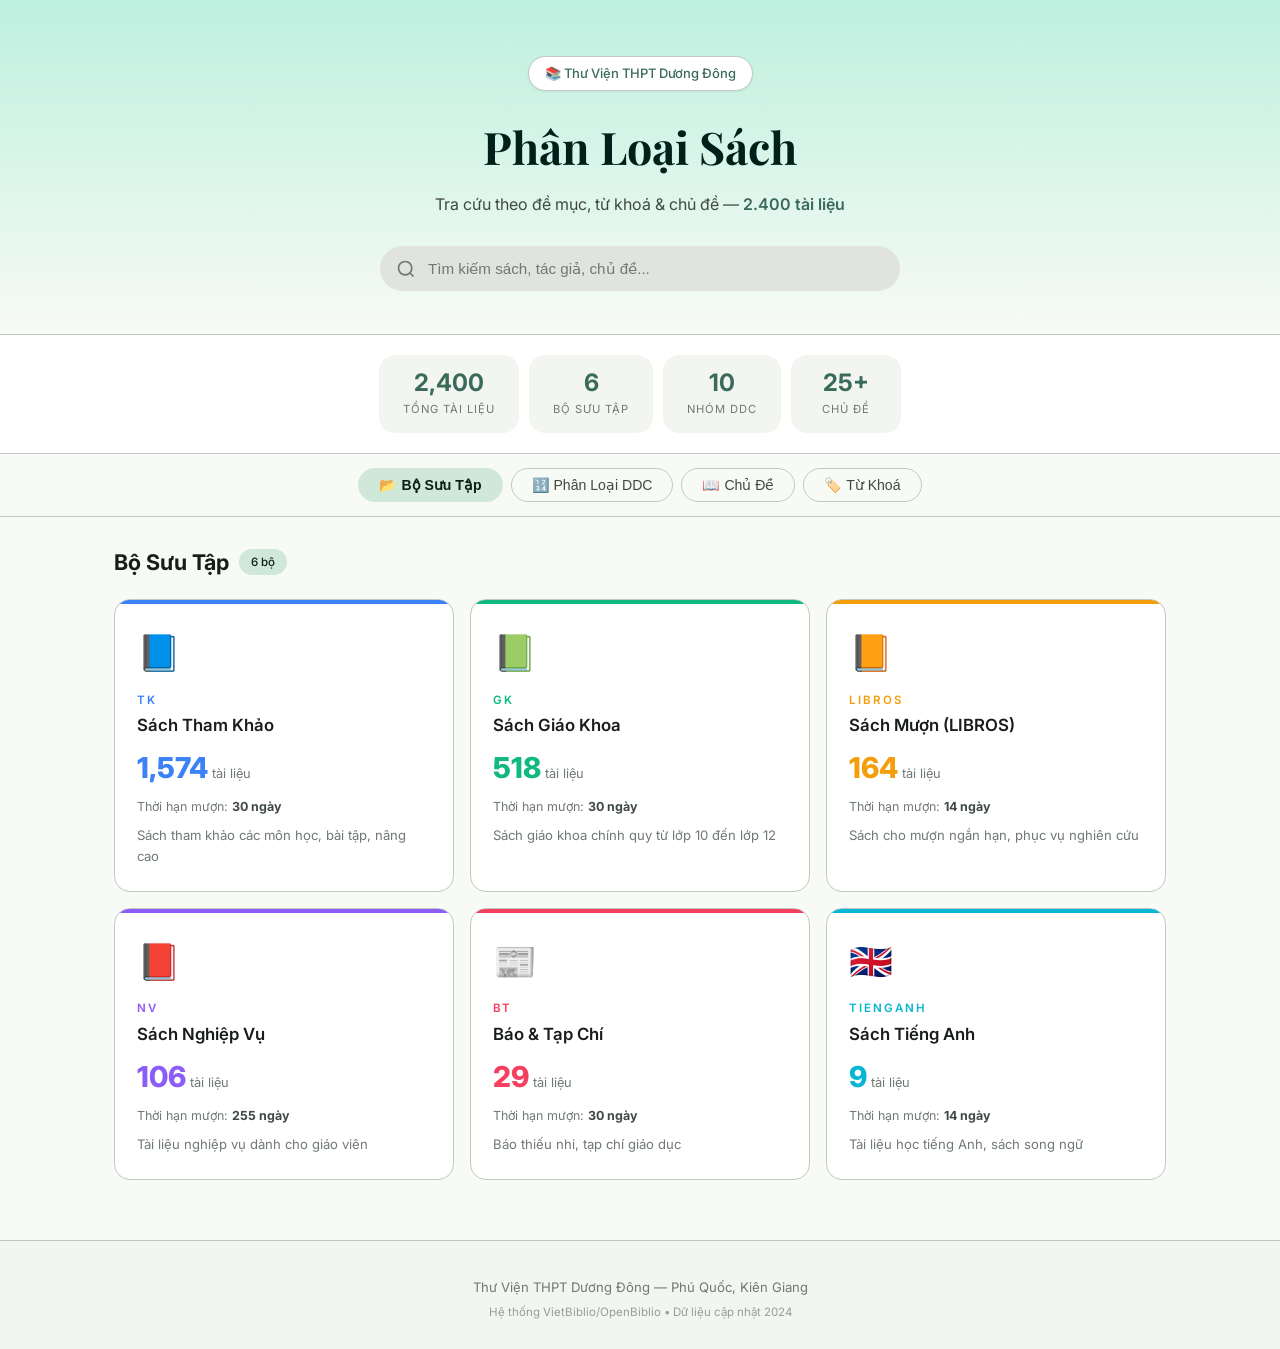
==== index.html @ 364db209 "Initial commit for Thư Viện Dương Đông classification page" ====
<!DOCTYPE html>
<html lang="vi">
<head>
    <meta charset="UTF-8">
    <meta name="viewport" content="width=device-width, initial-scale=1.0">
    <title>Phân Loại Sách — Thư Viện THPT Dương Đông</title>
    <meta name="description" content="Trang phân loại sách theo đề mục, từ khoá, chủ đề — Thư viện THPT Dương Đông, Phú Quốc">
    <link rel="preconnect" href="https://fonts.googleapis.com">
    <link href="https://fonts.googleapis.com/css2?family=Inter:wght@300;400;500;600;700;800&family=Playfair+Display:wght@700&display=swap" rel="stylesheet">
    <link rel="stylesheet" href="style.css">
</head>
<body>
    <!-- Hero Header -->
    <header class="hero">
        <div class="hero-bg"></div>
        <div class="hero-content">
            <div class="hero-badge">📚 Thư Viện THPT Dương Đông</div>
            <h1>Phân Loại Sách</h1>
            <p class="hero-subtitle">Tra cứu theo đề mục, từ khoá & chủ đề — <strong>2.400 tài liệu</strong></p>
            <!-- Search Bar -->
            <div class="search-bar">
                <svg class="search-icon" viewBox="0 0 24 24" fill="none" stroke="currentColor" stroke-width="2"><circle cx="11" cy="11" r="8"/><path d="m21 21-4.35-4.35"/></svg>
                <input type="text" id="globalSearch" placeholder="Tìm kiếm sách, tác giả, chủ đề..." autocomplete="off">
                <button id="clearSearch" class="clear-btn" style="display:none">✕</button>
            </div>
        </div>
    </header>

    <!-- Stats Bar -->
    <section class="stats-bar">
        <div class="stat-item">
            <span class="stat-number">2,400</span>
            <span class="stat-label">Tổng tài liệu</span>
        </div>
        <div class="stat-item">
            <span class="stat-number">6</span>
            <span class="stat-label">Bộ sưu tập</span>
        </div>
        <div class="stat-item">
            <span class="stat-number">10</span>
            <span class="stat-label">Nhóm DDC</span>
        </div>
        <div class="stat-item">
            <span class="stat-number">25+</span>
            <span class="stat-label">Chủ đề</span>
        </div>
    </section>

    <!-- Filter Tabs -->
    <nav class="filter-nav">
        <button class="filter-tab active" data-view="collections">📂 Bộ Sưu Tập</button>
        <button class="filter-tab" data-view="ddc">🔢 Phân Loại DDC</button>
        <button class="filter-tab" data-view="subjects">📖 Chủ Đề</button>
        <button class="filter-tab" data-view="keywords">🏷️ Từ Khoá</button>
    </nav>

    <!-- Main Content -->
    <main class="main-content">

        <!-- View: Collections -->
        <section id="view-collections" class="view active">
            <h2 class="section-title">Bộ Sưu Tập <span class="badge">6 bộ</span></h2>
            <div class="card-grid collections-grid" id="collectionsGrid"></div>
        </section>

        <!-- View: DDC -->
        <section id="view-ddc" class="view">
            <h2 class="section-title">Phân Loại Dewey (DDC) <span class="badge">10 nhóm chính</span></h2>
            <div class="ddc-container" id="ddcContainer"></div>
        </section>

        <!-- View: Subjects -->
        <section id="view-subjects" class="view">
            <h2 class="section-title">Chủ Đề <span class="badge">Theo môn học & lĩnh vực</span></h2>
            <div class="subjects-container" id="subjectsContainer"></div>
        </section>

        <!-- View: Keywords -->
        <section id="view-keywords" class="view">
            <h2 class="section-title">Từ Khoá <span class="badge">Tag cloud</span></h2>
            <div class="tag-cloud" id="tagCloud"></div>
        </section>

        <!-- Book Results Panel -->
        <section id="resultsPanel" class="results-panel" style="display:none">
            <div class="results-header">
                <h3 id="resultsTitle">Kết quả</h3>
                <button id="closeResults" class="close-btn">✕ Đóng</button>
            </div>
            <div class="results-list" id="resultsList"></div>
        </section>
    </main>

    <!-- Footer -->
    <footer class="site-footer">
        <p>Thư Viện THPT Dương Đông — Phú Quốc, Kiên Giang</p>
        <p class="footer-sub">Hệ thống VietBiblio/OpenBiblio • Dữ liệu cập nhật 2024</p>
    </footer>

    <script src="data.js"></script>
    <script src="app.js"></script>
</body>
</html>
---- style.css ----
/* ===== M3 DESIGN TOKENS — Library Theme ===== */
:root {
  /* M3 Tonal Palette — Warm Sage/Teal for library */
  --md-primary: #3a6a5b;
  --md-on-primary: #ffffff;
  --md-primary-container: #bdf0de;
  --md-on-primary-container: #00201a;
  --md-secondary: #4d6357;
  --md-on-secondary: #ffffff;
  --md-secondary-container: #d0e8d8;
  --md-on-secondary-container: #0b1f16;
  --md-tertiary: #3f6373;
  --md-on-tertiary: #ffffff;
  --md-tertiary-container: #c2e8fb;
  --md-on-tertiary-container: #001f29;
  --md-surface: #f8faf6;
  --md-surface-dim: #d8dbd6;
  --md-surface-bright: #f8faf6;
  --md-surface-container-lowest: #ffffff;
  --md-surface-container-low: #f2f5f0;
  --md-surface-container: #ecefea;
  --md-surface-container-high: #e6e9e4;
  --md-surface-container-highest: #e1e3de;
  --md-on-surface: #191d1a;
  --md-on-surface-variant: #404943;
  --md-outline: #707973;
  --md-outline-variant: #c0c9c1;
  --md-error: #ba1a1a;
  --md-shadow: rgba(0,0,0,0.08);

  /* Semantic */
  --bg: var(--md-surface);
  --card: var(--md-surface-container-lowest);
  --card-hover: var(--md-surface-container-low);
  --text: var(--md-on-surface);
  --text-secondary: var(--md-on-surface-variant);
  --text-dim: var(--md-outline);
  --accent: var(--md-primary);
  --accent-container: var(--md-primary-container);
  --border: var(--md-outline-variant);

  /* Spacing & Shape */
  --radius-xl: 28px;
  --radius-lg: 16px;
  --radius-md: 12px;
  --radius-sm: 8px;
  --transition: 0.25s cubic-bezier(0.2,0,0,1);
}

/* ===== RESET ===== */
*,*::before,*::after{box-sizing:border-box;margin:0;padding:0}
html{scroll-behavior:smooth}
body{
  font-family:'Inter',system-ui,-apple-system,sans-serif;
  background:var(--bg);
  color:var(--text);
  line-height:1.6;
  min-height:100vh;
}

/* ===== HERO ===== */
.hero{
  padding:56px 24px 44px;
  text-align:center;
  background:linear-gradient(180deg,var(--md-primary-container) 0%,var(--md-surface) 100%);
  position:relative;
}
.hero::after{
  content:'';position:absolute;bottom:0;left:0;right:0;height:1px;
  background:var(--md-outline-variant);
}
.hero-content{max-width:680px;margin:0 auto}
.hero-badge{
  display:inline-flex;align-items:center;gap:6px;
  padding:6px 16px;
  background:var(--md-surface-container-lowest);
  border:1px solid var(--md-outline-variant);
  border-radius:40px;
  font-size:13px;font-weight:500;
  color:var(--md-primary);
  margin-bottom:20px;
  box-shadow:0 1px 3px var(--md-shadow);
}
.hero h1{
  font-family:'Playfair Display','Georgia',serif;
  font-size:clamp(1.8rem,4.5vw,2.8rem);
  font-weight:700;
  color:var(--md-on-primary-container);
  margin-bottom:10px;
}
.hero-subtitle{font-size:1rem;color:var(--text-secondary);margin-bottom:28px}
.hero-subtitle strong{color:var(--md-primary);font-weight:600}

/* Search Bar — M3 Filled */
.search-bar{position:relative;max-width:520px;margin:0 auto}
.search-bar input{
  width:100%;padding:14px 44px 14px 48px;
  background:var(--md-surface-container-highest);
  border:none;
  border-radius:28px;
  font-size:0.95rem;color:var(--text);
  outline:none;transition:var(--transition);
}
.search-bar input:focus{
  background:var(--md-surface-container-lowest);
  box-shadow:0 2px 8px var(--md-shadow),0 0 0 2px var(--md-primary);
}
.search-bar input::placeholder{color:var(--text-dim)}
.search-icon{position:absolute;left:16px;top:50%;transform:translateY(-50%);width:20px;height:20px;color:var(--text-dim);pointer-events:none}
.clear-btn{position:absolute;right:14px;top:50%;transform:translateY(-50%);background:none;border:none;color:var(--text-dim);cursor:pointer;font-size:15px;padding:4px 8px;border-radius:50%}
.clear-btn:hover{background:var(--md-surface-container-high)}

/* ===== STATS BAR ===== */
.stats-bar{
  display:flex;justify-content:center;gap:10px;
  padding:20px 24px;flex-wrap:wrap;
  background:var(--md-surface-container-lowest);
  border-bottom:1px solid var(--md-outline-variant);
}
.stat-item{
  display:flex;flex-direction:column;align-items:center;
  padding:14px 24px;
  background:var(--md-surface-container-low);
  border-radius:var(--radius-lg);
  min-width:110px;
  transition:var(--transition);
}
.stat-item:hover{background:var(--md-primary-container);transform:translateY(-2px);box-shadow:0 4px 12px var(--md-shadow)}
.stat-number{font-size:1.5rem;font-weight:700;color:var(--md-primary);line-height:1.2}
.stat-label{font-size:0.7rem;color:var(--text-dim);text-transform:uppercase;letter-spacing:1px;margin-top:3px}

/* ===== FILTER NAV — M3 Chips ===== */
.filter-nav{
  display:flex;justify-content:center;gap:8px;
  padding:14px 24px;flex-wrap:wrap;
  position:sticky;top:0;z-index:100;
  background:rgba(248,250,246,0.92);
  backdrop-filter:blur(16px);
  border-bottom:1px solid var(--md-outline-variant);
}
.filter-tab{
  padding:8px 20px;
  border:1px solid var(--md-outline-variant);
  border-radius:20px;
  background:transparent;
  color:var(--text-secondary);
  font-size:0.88rem;font-weight:500;
  cursor:pointer;
  transition:var(--transition);
  white-space:nowrap;
}
.filter-tab:hover{background:var(--md-surface-container-high);border-color:var(--md-outline)}
.filter-tab.active{
  background:var(--md-secondary-container);
  border-color:transparent;
  color:var(--md-on-secondary-container);
  font-weight:600;
}

/* ===== MAIN CONTENT ===== */
.main-content{max-width:1100px;margin:0 auto;padding:28px 24px 60px}
.view{display:none;animation:fadeUp .35s ease}
.view.active{display:block}
@keyframes fadeUp{from{opacity:0;transform:translateY(12px)}to{opacity:1;transform:none}}
.section-title{
  font-size:1.35rem;font-weight:700;
  margin-bottom:20px;
  display:flex;align-items:center;gap:10px;
  color:var(--md-on-surface);
}
.badge{
  font-size:0.72rem;padding:4px 12px;
  background:var(--md-secondary-container);
  color:var(--md-on-secondary-container);
  border-radius:16px;font-weight:500;
}

/* ===== COLLECTION CARDS — M3 Filled Cards ===== */
.card-grid{display:grid;grid-template-columns:repeat(auto-fill,minmax(280px,1fr));gap:16px}
.collection-card{
  background:var(--card);
  border:1px solid var(--md-outline-variant);
  border-radius:var(--radius-lg);
  padding:24px 22px;
  cursor:pointer;
  transition:var(--transition);
  position:relative;
  overflow:hidden;
}
.collection-card::before{
  content:'';position:absolute;top:0;left:0;right:0;height:4px;
  background:var(--card-accent,var(--md-primary));
  border-radius:var(--radius-lg) var(--radius-lg) 0 0;
}
.collection-card:hover{
  transform:translateY(-3px);
  box-shadow:0 6px 24px var(--md-shadow),0 2px 8px var(--md-shadow);
  border-color:var(--card-accent,var(--md-primary));
}
.collection-card .card-icon{font-size:2.2rem;margin-bottom:10px}
.collection-card .card-code{
  font-size:0.72rem;font-weight:600;
  color:var(--card-accent,var(--md-primary));
  text-transform:uppercase;letter-spacing:2px;margin-bottom:3px;
}
.collection-card .card-name{font-size:1.05rem;font-weight:600;margin-bottom:6px;color:var(--text)}
.collection-card .card-count{font-size:1.8rem;font-weight:800;color:var(--card-accent,var(--md-primary))}
.collection-card .card-count span{font-size:0.8rem;font-weight:400;color:var(--text-dim);margin-left:4px}
.collection-card .card-loan{font-size:0.78rem;color:var(--text-dim);margin-top:6px}
.collection-card .card-loan strong{color:var(--text-secondary)}

/* ===== DDC — M3 List Items ===== */
.ddc-container{display:flex;flex-direction:column;gap:8px}
.ddc-row{
  display:flex;align-items:center;gap:14px;
  padding:16px 20px;
  background:var(--card);
  border:1px solid var(--md-outline-variant);
  border-radius:var(--radius-md);
  cursor:pointer;
  transition:var(--transition);
}
.ddc-row:hover{
  background:var(--md-surface-container-low);
  border-color:var(--md-primary);
  box-shadow:0 2px 12px var(--md-shadow);
  transform:translateX(3px);
}
.ddc-num{
  font-size:1.2rem;font-weight:800;
  color:var(--ddc-color,var(--md-primary));
  min-width:56px;text-align:center;
  background:var(--md-surface-container-high);
  padding:6px 0;border-radius:var(--radius-sm);
}
.ddc-name{flex:1;font-weight:500;font-size:0.95rem;color:var(--text)}
.ddc-name-vi{font-size:0.8rem;color:var(--text-dim);margin-top:2px}
.ddc-bar-wrap{flex:0 0 180px;height:6px;background:var(--md-surface-container-high);border-radius:10px;overflow:hidden}
.ddc-bar{height:100%;border-radius:10px;transition:width 1s ease}
.ddc-count{font-size:0.88rem;font-weight:600;color:var(--text-secondary);min-width:46px;text-align:right}

/* ===== SUBJECTS — M3 Cards ===== */
.subjects-container{display:grid;grid-template-columns:repeat(auto-fill,minmax(250px,1fr));gap:12px}
.subject-card{
  padding:16px;
  background:var(--card);
  border:1px solid var(--md-outline-variant);
  border-radius:var(--radius-md);
  cursor:pointer;
  transition:var(--transition);
  display:flex;align-items:center;gap:12px;
}
.subject-card:hover{
  background:var(--md-primary-container);
  border-color:var(--md-primary);
  box-shadow:0 2px 10px var(--md-shadow);
  transform:translateY(-2px);
}
.subject-icon{
  font-size:1.4rem;width:44px;height:44px;
  display:flex;align-items:center;justify-content:center;
  background:var(--md-surface-container-high);
  border-radius:var(--radius-md);flex-shrink:0;
}
.subject-card:hover .subject-icon{background:var(--md-on-primary-container);filter:brightness(1.2)}
.subject-info{flex:1}
.subject-name{font-weight:600;font-size:0.9rem;color:var(--text)}
.subject-meta{font-size:0.76rem;color:var(--text-dim);margin-top:2px}

/* ===== TAG CLOUD ===== */
.tag-cloud{display:flex;flex-wrap:wrap;gap:8px;justify-content:center;padding:16px 0}
.tag{
  padding:7px 16px;
  border-radius:20px;font-size:0.84rem;font-weight:500;
  cursor:pointer;transition:var(--transition);
  border:1px solid var(--md-outline-variant);
  background:var(--card);
  color:var(--text-secondary);
}
.tag:hover{
  background:var(--md-primary-container);
  border-color:var(--md-primary);
  color:var(--md-on-primary-container);
  transform:scale(1.06);
  box-shadow:0 2px 8px var(--md-shadow);
}
.tag.size-lg{font-size:1.05rem;padding:9px 22px;font-weight:600;background:var(--md-secondary-container);border-color:transparent;color:var(--md-on-secondary-container)}
.tag.size-md{font-size:0.92rem;padding:8px 18px}

/* ===== RESULTS PANEL ===== */
.results-panel{
  margin-top:28px;
  background:var(--card);
  border:1px solid var(--md-outline-variant);
  border-radius:var(--radius-lg);
  overflow:hidden;
  animation:fadeUp .3s ease;
  box-shadow:0 2px 12px var(--md-shadow);
}
.results-header{
  display:flex;justify-content:space-between;align-items:center;
  padding:18px 22px;
  border-bottom:1px solid var(--md-outline-variant);
  background:var(--md-surface-container-low);
}
.results-header h3{font-size:1.05rem;font-weight:600;color:var(--text)}
.close-btn{
  background:none;border:1px solid var(--md-outline-variant);
  border-radius:20px;color:var(--text-secondary);
  padding:5px 14px;cursor:pointer;font-size:0.82rem;
  transition:var(--transition);
}
.close-btn:hover{border-color:var(--md-error);color:var(--md-error);background:rgba(186,26,26,0.05)}
.results-list{max-height:480px;overflow-y:auto;padding:6px 0}
.result-item{
  display:flex;align-items:flex-start;gap:12px;
  padding:12px 22px;
  border-bottom:1px solid var(--md-surface-container-high);
  transition:var(--transition);
}
.result-item:last-child{border-bottom:none}
.result-item:hover{background:var(--md-surface-container-low)}
.result-num{font-size:0.72rem;color:var(--text-dim);min-width:26px;padding-top:3px;text-align:right;font-weight:600}
.result-info{flex:1}
.result-title{font-weight:600;font-size:0.92rem;margin-bottom:3px;color:var(--text)}
.result-meta{font-size:0.78rem;color:var(--text-dim)}
.result-meta span{margin-right:12px}
.result-ddc{
  padding:3px 10px;
  background:var(--md-tertiary-container);
  color:var(--md-on-tertiary-container);
  border-radius:6px;font-size:0.76rem;font-weight:600;white-space:nowrap;
}
.no-results{padding:36px;text-align:center;color:var(--text-dim);font-size:0.92rem}
.no-results a{color:var(--md-primary);text-decoration:none;font-weight:500}
.no-results a:hover{text-decoration:underline}

/* ===== FOOTER ===== */
.site-footer{
  text-align:center;padding:36px 24px 28px;
  border-top:1px solid var(--md-outline-variant);
  color:var(--text-dim);font-size:0.82rem;
  background:var(--md-surface-container-low);
}
.footer-sub{font-size:0.72rem;margin-top:5px;opacity:0.7}

/* ===== SCROLLBAR ===== */
::-webkit-scrollbar{width:5px}
::-webkit-scrollbar-track{background:transparent}
::-webkit-scrollbar-thumb{background:var(--md-outline-variant);border-radius:3px}

/* ===== RESPONSIVE ===== */
@media(max-width:768px){
  .hero{padding:36px 16px 28px}
  .stats-bar{gap:6px}
  .stat-item{padding:10px 14px;min-width:70px}
  .stat-number{font-size:1.15rem}
  .filter-nav{gap:6px;padding:10px 16px}
  .filter-tab{padding:7px 14px;font-size:0.8rem}
  .main-content{padding:18px 16px 36px}
  .card-grid{grid-template-columns:1fr}
  .ddc-bar-wrap{display:none}
  .subjects-container{grid-template-columns:1fr 1fr}
}
@media(max-width:480px){
  .subjects-container{grid-template-columns:1fr}
  .ddc-row{flex-wrap:wrap;gap:6px}
}
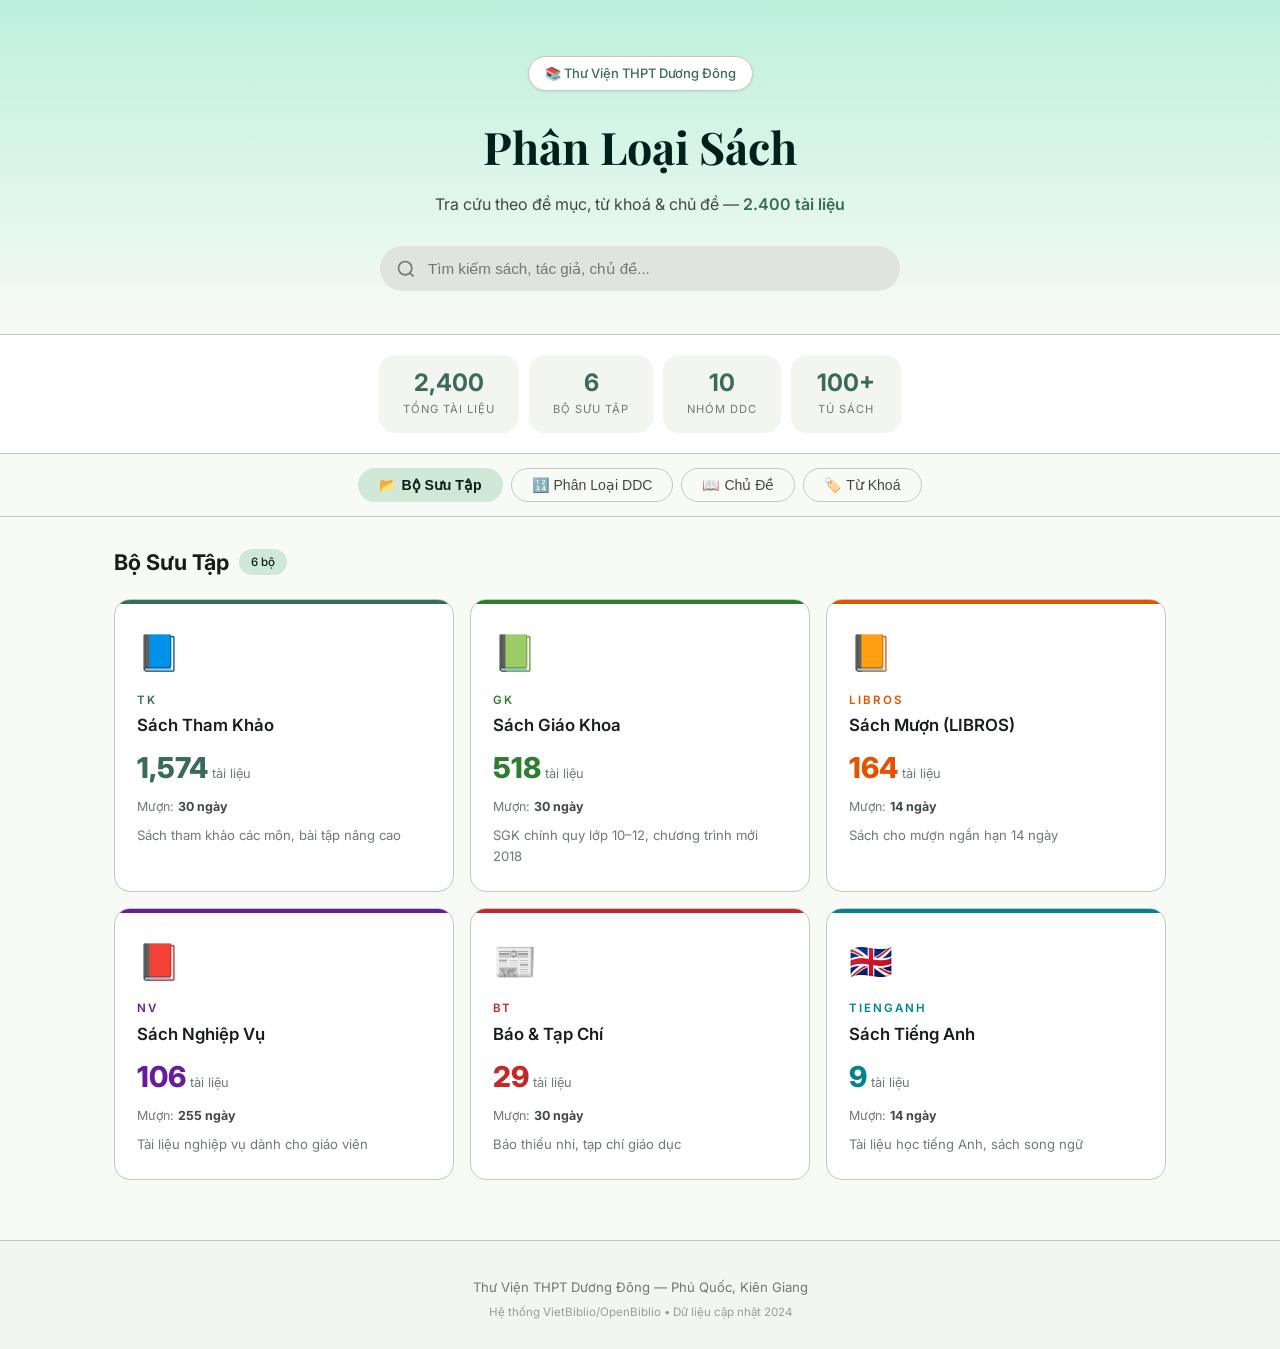
==== commit 25e0f89c: "feat: rebuild data.js with 100% real OPAC data, link directly to library catalog" ====
--- a/index.html
+++ b/index.html
@@ -33,7 +33,7 @@
             <span class="stat-label">Tổng tài liệu</span>
         </div>
         <div class="stat-item">
-            <span class="stat-number">6</span>
+            <div class="stat-number">6</div>
             <span class="stat-label">Bộ sưu tập</span>
         </div>
         <div class="stat-item">
@@ -41,8 +41,8 @@
             <span class="stat-label">Nhóm DDC</span>
         </div>
         <div class="stat-item">
-            <span class="stat-number">25+</span>
-            <span class="stat-label">Chủ đề</span>
+            <span class="stat-number">100+</span>
+            <span class="stat-label">Tủ sách</span>
         </div>
     </section>
 
